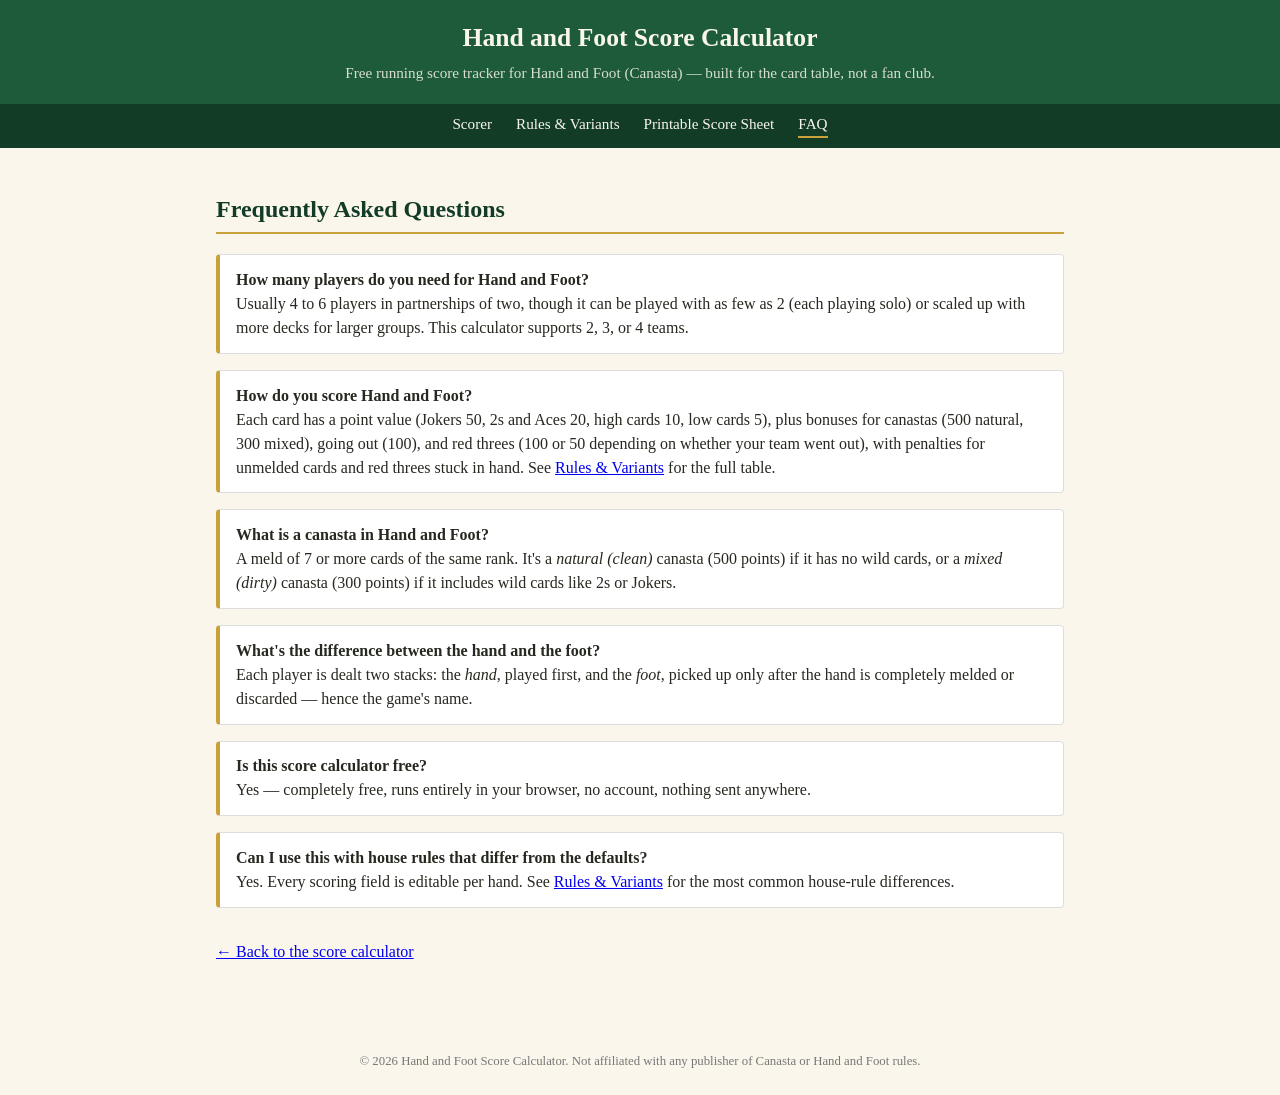
==== faq.html @ ebd2d77a "Add FAQ page (FAQPage JSON-LD) targeting long-tail queries; link from nav; add to sitemap" ====
<!doctype html>
<html lang="en">
<head>
<meta charset="utf-8">
<meta name="viewport" content="width=device-width, initial-scale=1">
<title>Hand and Foot FAQ — Players, Scoring, and Common Questions</title>
<meta name="description" content="Answers to common Hand and Foot (Canasta) questions: how many players, how scoring works, what a canasta is, and how to use the free score calculator.">
<meta property="og:type" content="website">
<meta property="og:url" content="https://tonatihuai2026.github.io/hand-and-foot-canasta-scorer/faq.html">
<meta property="og:title" content="Hand and Foot FAQ — Players, Scoring, and Common Questions">
<meta property="og:description" content="Answers to common Hand and Foot (Canasta) questions: how many players, how scoring works, what a canasta is, and how to use the free score calculator.">
<meta name="twitter:card" content="summary">
<meta name="google-adsense-account" content="ca-pub-8781477226668093">
<script async src="https://pagead2.googlesyndication.com/pagead/js/adsbygoogle.js?client=ca-pub-8781477226668093" crossorigin="anonymous"></script>
<script type="application/ld+json">
{
  "@context": "https://schema.org",
  "@type": "FAQPage",
  "mainEntity": [
    {
      "@type": "Question",
      "name": "How many players do you need for Hand and Foot?",
      "acceptedAnswer": {
        "@type": "Answer",
        "text": "Hand and Foot is usually played with 4 to 6 players in partnerships of two, though it can be played with as few as 2 players (each playing alone) or scaled up with more decks for larger groups. This calculator supports 2, 3, or 4 teams."
      }
    },
    {
      "@type": "Question",
      "name": "How do you score Hand and Foot?",
      "acceptedAnswer": {
        "@type": "Answer",
        "text": "Each card has a point value (Jokers 50, 2s and Aces 20, high cards 10, low cards 5), plus bonuses for canastas (500 natural, 300 mixed), going out (100), and red threes (100 or 50 depending on whether your team went out), with penalties for unmelded cards and red threes stuck in hand. See the Rules & Variants page for the full table."
      }
    },
    {
      "@type": "Question",
      "name": "What is a canasta in Hand and Foot?",
      "acceptedAnswer": {
        "@type": "Answer",
        "text": "A canasta is a meld of 7 or more cards of the same rank. It's called natural (or clean) if it has no wild cards, worth 500 points, or mixed (dirty) if it includes wild cards like 2s or Jokers, worth 300 points."
      }
    },
    {
      "@type": "Question",
      "name": "What's the difference between the hand and the foot?",
      "acceptedAnswer": {
        "@type": "Answer",
        "text": "Each player is dealt two stacks of cards: the hand, played first, and the foot, which is picked up only after the hand is completely melded or discarded. This is what gives the game its name."
      }
    },
    {
      "@type": "Question",
      "name": "Is this score calculator free?",
      "acceptedAnswer": {
        "@type": "Answer",
        "text": "Yes, the Hand and Foot Score Calculator is completely free to use, runs entirely in your browser, and doesn't require an account or any data to be sent anywhere."
      }
    },
    {
      "@type": "Question",
      "name": "Can I use this calculator with house rules that differ from the defaults?",
      "acceptedAnswer": {
        "@type": "Answer",
        "text": "Yes. Every scoring field is editable per hand, so you can adjust point values to match whatever house rules your table uses. See the Rules & Variants page for the most common variations."
      }
    }
  ]
}
</script>
<link rel="stylesheet" href="styles.css">
</head>
<body>
<header>
  <h1>Hand and Foot Score Calculator</h1>
  <p>Free running score tracker for Hand and Foot (Canasta) — built for the card table, not a fan club.</p>
</header>
<nav>
  <a href="index.html">Scorer</a>
  <a href="rules.html">Rules &amp; Variants</a>
  <a href="score-sheet.html">Printable Score Sheet</a>
  <a href="faq.html" class="active">FAQ</a>
</nav>
<main>
  <h2>Frequently Asked Questions</h2>

  <div class="variant-card">
    <strong>How many players do you need for Hand and Foot?</strong><br>
    Usually 4 to 6 players in partnerships of two, though it can be played with as few as
    2 (each playing solo) or scaled up with more decks for larger groups. This calculator
    supports 2, 3, or 4 teams.
  </div>

  <div class="variant-card">
    <strong>How do you score Hand and Foot?</strong><br>
    Each card has a point value (Jokers 50, 2s and Aces 20, high cards 10, low cards 5),
    plus bonuses for canastas (500 natural, 300 mixed), going out (100), and red threes
    (100 or 50 depending on whether your team went out), with penalties for unmelded
    cards and red threes stuck in hand. See <a href="rules.html">Rules &amp; Variants</a>
    for the full table.
  </div>

  <div class="variant-card">
    <strong>What is a canasta in Hand and Foot?</strong><br>
    A meld of 7 or more cards of the same rank. It's a <em>natural (clean)</em> canasta
    (500 points) if it has no wild cards, or a <em>mixed (dirty)</em> canasta (300 points)
    if it includes wild cards like 2s or Jokers.
  </div>

  <div class="variant-card">
    <strong>What's the difference between the hand and the foot?</strong><br>
    Each player is dealt two stacks: the <em>hand</em>, played first, and the
    <em>foot</em>, picked up only after the hand is completely melded or discarded —
    hence the game's name.
  </div>

  <div class="variant-card">
    <strong>Is this score calculator free?</strong><br>
    Yes — completely free, runs entirely in your browser, no account, nothing sent
    anywhere.
  </div>

  <div class="variant-card">
    <strong>Can I use this with house rules that differ from the defaults?</strong><br>
    Yes. Every scoring field is editable per hand. See
    <a href="rules.html">Rules &amp; Variants</a> for the most common house-rule
    differences.
  </div>

  <p style="margin-top:2rem;"><a href="index.html">&larr; Back to the score calculator</a></p>
</main>
<footer>
  &copy; 2026 Hand and Foot Score Calculator. Not affiliated with any publisher of Canasta or Hand and Foot rules.
</footer>
</body>
</html>
---- styles.css ----
:root {
  --green: #1d5b3a;
  --green-dark: #123c26;
  --cream: #faf6ec;
  --gold: #c9a13b;
  --red: #a4302a;
  --ink: #25291f;
}

* { box-sizing: border-box; }

body {
  margin: 0;
  font-family: Georgia, "Times New Roman", serif;
  background: var(--cream);
  color: var(--ink);
  line-height: 1.5;
}

header {
  background: var(--green);
  color: var(--cream);
  padding: 1.2rem 1rem;
  text-align: center;
}

header h1 {
  margin: 0 0 .25rem;
  font-size: 1.6rem;
}

header p {
  margin: 0;
  font-size: .95rem;
  opacity: .85;
}

nav {
  display: flex;
  justify-content: center;
  gap: 1.5rem;
  background: var(--green-dark);
  padding: .6rem 1rem;
}

nav a {
  color: var(--cream);
  text-decoration: none;
  font-size: .95rem;
  border-bottom: 2px solid transparent;
}

nav a:hover, nav a.active {
  border-bottom-color: var(--gold);
}

main {
  max-width: 880px;
  margin: 0 auto;
  padding: 1.5rem 1rem 3rem;
}

h2 {
  color: var(--green-dark);
  border-bottom: 2px solid var(--gold);
  padding-bottom: .3rem;
}

.teams {
  display: grid;
  grid-template-columns: 1fr 1fr;
  gap: 1rem;
  margin-bottom: 1.5rem;
}

@media (max-width: 600px) {
  .teams { grid-template-columns: 1fr; }
}

.team {
  background: #fff;
  border: 1px solid #ddd;
  border-radius: 8px;
  padding: 1rem;
}

.team h3 {
  margin-top: 0;
  color: var(--green);
}

.team input[type="text"] {
  font-size: 1.1rem;
  font-weight: bold;
  border: none;
  border-bottom: 1px solid #ccc;
  background: transparent;
  width: 100%;
  margin-bottom: .75rem;
  font-family: inherit;
  color: var(--ink);
}

.field-row {
  display: flex;
  justify-content: space-between;
  align-items: center;
  margin-bottom: .5rem;
  font-size: .92rem;
}

.field-row label { flex: 1; }

.field-row input[type="number"] {
  width: 4.5rem;
  padding: .25rem;
  border: 1px solid #ccc;
  border-radius: 4px;
  font-family: inherit;
}

.field-row .hint {
  font-size: .75rem;
  color: #777;
  display: block;
}

.checkbox-row {
  display: flex;
  align-items: center;
  gap: .5rem;
  margin: .5rem 0;
  font-size: .92rem;
}

.score-total {
  margin-top: 1rem;
  padding-top: .75rem;
  border-top: 2px solid var(--gold);
  font-size: 1.3rem;
  font-weight: bold;
  text-align: right;
  color: var(--green-dark);
}

.round-controls {
  display: flex;
  justify-content: center;
  gap: 1rem;
  margin: 1.5rem 0;
}

button {
  font-family: inherit;
  font-size: 1rem;
  padding: .6rem 1.2rem;
  border-radius: 6px;
  border: 1px solid var(--green);
  background: var(--green);
  color: var(--cream);
  cursor: pointer;
}

button.secondary {
  background: transparent;
  color: var(--green);
}

button:hover { opacity: .9; }

table.history {
  width: 100%;
  border-collapse: collapse;
  margin-top: 1rem;
  background: #fff;
}

table.history th, table.history td {
  border: 1px solid #ddd;
  padding: .5rem;
  text-align: center;
}

table.history th {
  background: var(--green);
  color: var(--cream);
}

.grand-totals {
  display: flex;
  justify-content: space-around;
  margin-top: 1rem;
  font-size: 1.4rem;
  font-weight: bold;
}

.variant-card {
  background: #fff;
  border: 1px solid #ddd;
  border-left: 4px solid var(--gold);
  border-radius: 4px;
  padding: .8rem 1rem;
  margin-bottom: 1rem;
}

footer {
  text-align: center;
  font-size: .8rem;
  color: #777;
  padding: 1.5rem 1rem;
}

@media print {
  header, nav, .round-controls, footer, .no-print { display: none !important; }
  body { background: #fff; }
}
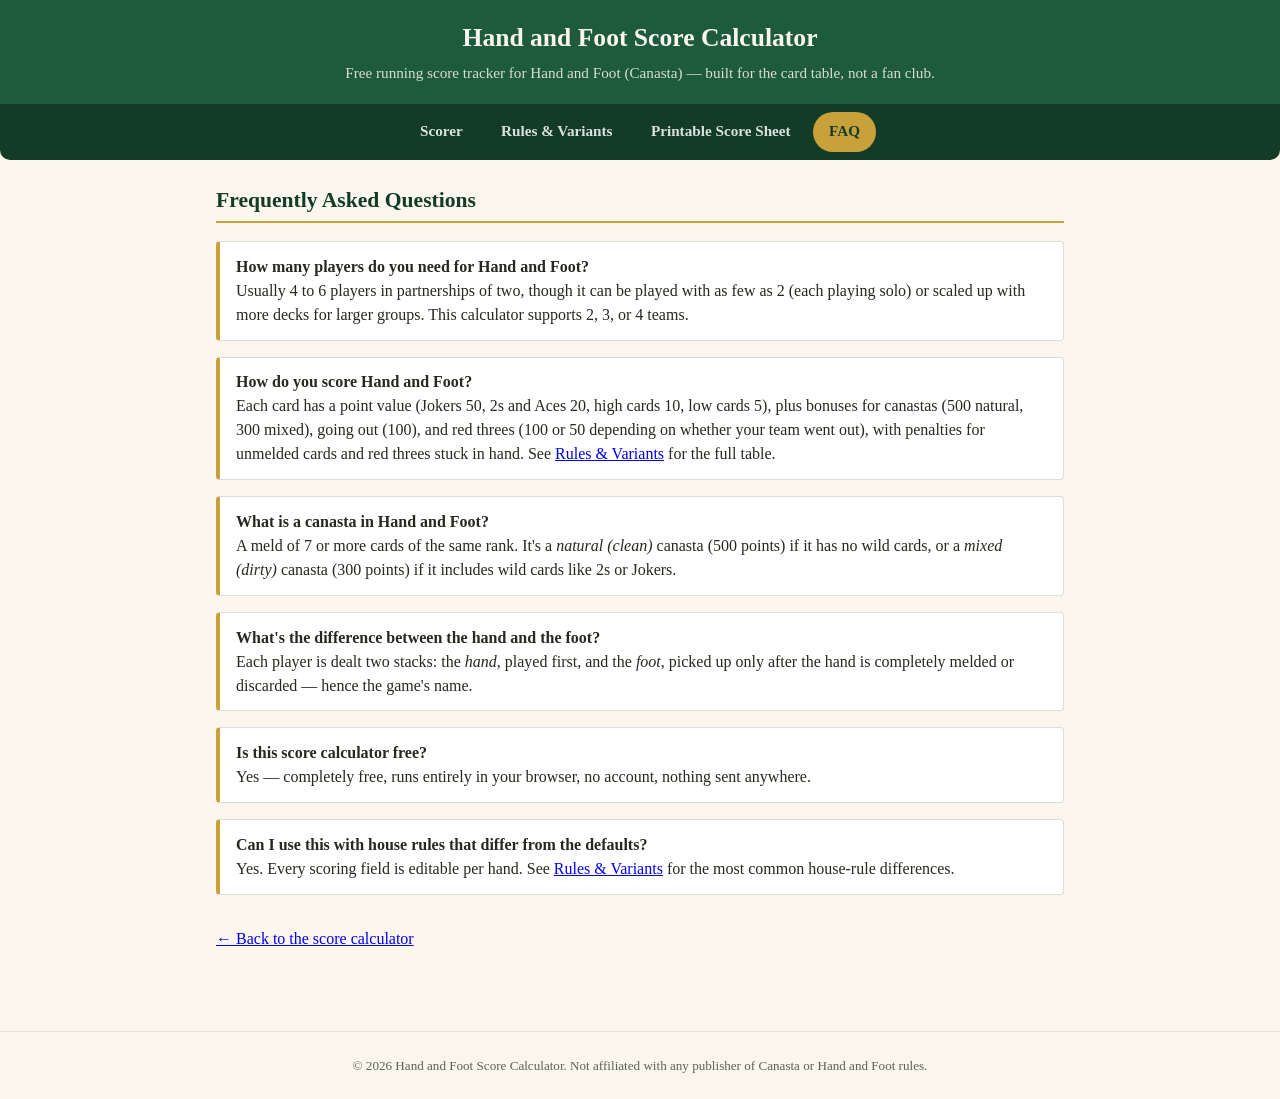
==== commit 884a80b2: "Add Cloudflare Web Analytics beacon (investor-provided token) to all pages for privacy-friendly enga" ====
--- a/faq.html
+++ b/faq.html
@@ -69,6 +69,7 @@
 }
 </script>
 <link rel="stylesheet" href="styles.css">
+<!-- Cloudflare Web Analytics --><script defer src="https://static.cloudflareinsights.com/beacon.min.js" data-cf-beacon='{"token": "37e136ad11054bb6b59179378878a5d6"}'></script><!-- End Cloudflare Web Analytics -->
 </head>
 <body>
 <header>
--- a/styles.css
+++ b/styles.css
@@ -5,6 +5,22 @@
   --gold: #c9a13b;
   --red: #a4302a;
   --ink: #25291f;
+
+  /* --- design-system adapter (added by the design-system refresh) --- */
+  --ds-primary: var(--green);
+  --ds-primary-dark: var(--green-dark);
+  --ds-surface: #ffffff;
+  --ds-bg: var(--cream);
+  --ds-ink: var(--ink);
+  --ds-accent: var(--gold);
+  --ds-radius: 10px;
+  --ds-shadow: 0 1px 3px rgba(0,0,0,.08), 0 1px 2px rgba(0,0,0,.06);
+  --ds-shadow-hover: 0 4px 10px rgba(0,0,0,.10), 0 2px 4px rgba(0,0,0,.08);
+
+  /* accessible muted text (>=4.5:1 on cream/white, replaces #777) */
+  --ds-muted: #5f6157;
+  /* minimum comfortable touch target */
+  --ds-tap: 44px;
 }
 
 * { box-sizing: border-box; }
@@ -38,20 +54,39 @@
 nav {
   display: flex;
   justify-content: center;
-  gap: 1.5rem;
-  background: var(--green-dark);
-  padding: .6rem 1rem;
+  flex-wrap: wrap;
+  gap: .4rem;
+  background: var(--ds-primary-dark, var(--green-dark));
+  padding: .5rem .75rem;
+  border-radius: 0 0 var(--ds-radius, 10px) var(--ds-radius, 10px);
 }
 
 nav a {
-  color: var(--cream);
+  color: var(--ds-surface, var(--cream));
   text-decoration: none;
   font-size: .95rem;
-  border-bottom: 2px solid transparent;
-}
-
-nav a:hover, nav a.active {
-  border-bottom-color: var(--gold);
+  font-weight: 600;
+  padding: .55rem 1rem;
+  border-radius: 999px;
+  display: inline-block;
+  opacity: .85;
+  transition: background .15s ease, opacity .15s ease, transform .08s ease;
+}
+
+nav a:hover {
+  opacity: 1;
+  background: color-mix(in srgb, var(--ds-surface, #fff) 12%, transparent);
+}
+
+nav a.active {
+  opacity: 1;
+  background: var(--ds-accent);
+  color: var(--ds-primary-dark, var(--green-dark));
+}
+
+nav a:focus-visible {
+  outline: 2px solid var(--ds-accent);
+  outline-offset: 2px;
 }
 
 main {
@@ -64,7 +99,13 @@
   color: var(--green-dark);
   border-bottom: 2px solid var(--gold);
   padding-bottom: .3rem;
-}
+  font-size: 1.35rem;
+  margin-top: 2rem;
+}
+
+h2:first-of-type { margin-top: 0; }
+
+h3 { font-size: 1.15rem; }
 
 .teams {
   display: grid;
@@ -78,95 +119,216 @@
 }
 
 .team {
-  background: #fff;
-  border: 1px solid #ddd;
-  border-radius: 8px;
-  padding: 1rem;
+  background: var(--ds-surface, #fff);
+  border: 1px solid transparent;
+  border-radius: var(--ds-radius, 10px);
+  box-shadow: var(--ds-shadow, 0 1px 3px rgba(0,0,0,.08));
+  padding: 1.1rem;
+  transition: box-shadow .15s ease, transform .08s ease;
+}
+
+@media (hover: hover) {
+  .team:hover {
+    box-shadow: var(--ds-shadow-hover, 0 4px 10px rgba(0,0,0,.10));
+    transform: translateY(-2px);
+  }
 }
 
 .team h3 {
   margin-top: 0;
-  color: var(--green);
+  color: var(--ds-primary, var(--green));
 }
 
 .team input[type="text"] {
-  font-size: 1.1rem;
+  font-size: 1.2rem;
   font-weight: bold;
+  min-height: var(--ds-tap);
   border: none;
-  border-bottom: 1px solid #ccc;
+  border-bottom: 2px solid color-mix(in srgb, var(--ds-ink) 22%, transparent);
   background: transparent;
   width: 100%;
-  margin-bottom: .75rem;
+  margin-bottom: 1rem;
   font-family: inherit;
-  color: var(--ink);
+  color: var(--green-dark);
+  padding: .3rem 0;
+  transition: border-color .15s ease;
+}
+
+.team input[type="text"]:focus {
+  outline: none;
+  border-bottom-color: var(--ds-primary);
 }
 
 .field-row {
   display: flex;
   justify-content: space-between;
   align-items: center;
-  margin-bottom: .5rem;
+  gap: .75rem;
+  margin-bottom: .55rem;
+  padding-bottom: .55rem;
+  border-bottom: 1px solid color-mix(in srgb, var(--ds-ink) 7%, transparent);
   font-size: .92rem;
 }
 
-.field-row label { flex: 1; }
+.field-row:last-of-type { border-bottom: none; }
+
+.field-row label { flex: 1; min-width: 0; }
 
 .field-row input[type="number"] {
   width: 4.5rem;
-  padding: .25rem;
-  border: 1px solid #ccc;
-  border-radius: 4px;
+  min-height: var(--ds-tap);
+  text-align: right;
+  padding: .5rem .6rem;
+  font-size: 1.05rem;
+  border: 1.5px solid color-mix(in srgb, var(--ds-ink) 22%, transparent);
+  border-radius: calc(var(--ds-radius, 10px) * .5);
+  background: var(--ds-surface, #fff);
+  color: var(--ds-ink);
   font-family: inherit;
+  transition: border-color .15s ease, box-shadow .15s ease;
+}
+
+.field-row input[type="number"]:hover {
+  border-color: color-mix(in srgb, var(--ds-ink) 32%, transparent);
+}
+
+.field-row input[type="number"]:focus {
+  outline: none;
+  border-color: var(--ds-primary);
+  box-shadow: 0 0 0 3px color-mix(in srgb, var(--ds-primary) 18%, transparent);
 }
 
 .field-row .hint {
-  font-size: .75rem;
-  color: #777;
+  font-size: .78rem;
+  color: var(--ds-muted);
   display: block;
+  margin-top: .1rem;
 }
 
 .checkbox-row {
   display: flex;
-  align-items: center;
-  gap: .5rem;
-  margin: .5rem 0;
+  align-items: flex-start;
+  gap: .6rem;
+  margin: .85rem 0 .25rem;
+  padding: .55rem .65rem;
   font-size: .92rem;
+  color: var(--ds-ink);
+  background: color-mix(in srgb, var(--ds-accent) 10%, transparent);
+  border-radius: calc(var(--ds-radius, 10px) * .5);
+}
+
+.checkbox-row input[type="checkbox"] {
+  width: 1.35rem;
+  height: 1.35rem;
+  flex: 0 0 auto;
+  margin: 0;
+  accent-color: var(--ds-primary);
+  cursor: pointer;
+}
+
+.checkbox-row label {
+  cursor: pointer;
+  line-height: 1.35;
+  padding-top: .05rem;
 }
 
 .score-total {
-  margin-top: 1rem;
-  padding-top: .75rem;
+  margin-top: 1.1rem;
+  padding-top: .85rem;
   border-top: 2px solid var(--gold);
   font-size: 1.3rem;
   font-weight: bold;
   text-align: right;
   color: var(--green-dark);
+  line-height: 1.3;
 }
 
 .round-controls {
   display: flex;
   justify-content: center;
+  align-items: center;
+  flex-wrap: wrap;
   gap: 1rem;
   margin: 1.5rem 0;
+}
+
+select#teamCount {
+  font-family: inherit;
+  font-size: 1rem;
+  min-height: var(--ds-tap);
+  padding: .4rem 2.2rem .4rem .75rem;
+  border: 1.5px solid color-mix(in srgb, var(--ds-ink) 22%, transparent);
+  border-radius: calc(var(--ds-radius, 10px) * .5);
+  background: var(--ds-surface, #fff)
+    url("data:image/svg+xml;utf8,<svg xmlns='http://www.w3.org/2000/svg' width='12' height='8' viewBox='0 0 12 8'><path fill='%231d5b3a' d='M1 1l5 5 5-5'/></svg>")
+    no-repeat right .8rem center;
+  color: var(--ds-ink);
+  appearance: none;
+  -webkit-appearance: none;
+  cursor: pointer;
+}
+
+select#teamCount:focus-visible {
+  outline: 2px solid var(--ds-accent);
+  outline-offset: 2px;
+}
+
+@media (max-width: 600px) {
+  .round-controls button { flex: 1 1 100%; }
 }
 
 button {
   font-family: inherit;
   font-size: 1rem;
-  padding: .6rem 1.2rem;
-  border-radius: 6px;
-  border: 1px solid var(--green);
-  background: var(--green);
-  color: var(--cream);
+  font-weight: 600;
+  min-height: var(--ds-tap);
+  padding: .65rem 1.3rem;
+  border-radius: var(--ds-radius, 10px);
+  border: 1px solid transparent;
+  background: var(--ds-primary, var(--green));
+  color: var(--ds-surface, var(--cream));
   cursor: pointer;
-}
+  box-shadow: var(--ds-shadow, 0 1px 3px rgba(0,0,0,.08));
+  transition: transform .08s ease, box-shadow .15s ease, opacity .15s ease;
+}
+
+@media (hover: hover) {
+  button:hover {
+    box-shadow: var(--ds-shadow-hover, 0 4px 10px rgba(0,0,0,.1));
+    transform: translateY(-1px);
+  }
+}
+
+button:active { transform: translateY(0); opacity: .92; }
 
 button.secondary {
   background: transparent;
-  color: var(--green);
-}
-
-button:hover { opacity: .9; }
+  color: var(--ds-primary, var(--green));
+  border-color: var(--ds-primary, var(--green));
+  box-shadow: none;
+}
+
+button.secondary:hover {
+  background: color-mix(in srgb, var(--ds-primary) 8%, transparent);
+  box-shadow: none;
+}
+
+button.danger {
+  background: transparent;
+  color: var(--red);
+  border-color: color-mix(in srgb, var(--red) 55%, transparent);
+  box-shadow: none;
+}
+
+button.danger:hover {
+  background: color-mix(in srgb, var(--red) 8%, transparent);
+  box-shadow: none;
+}
+
+button:focus-visible {
+  outline: 2px solid var(--ds-accent);
+  outline-offset: 2px;
+}
 
 table.history {
   width: 100%;
@@ -188,10 +350,23 @@
 
 .grand-totals {
   display: flex;
+  flex-wrap: wrap;
   justify-content: space-around;
+  gap: .5rem;
   margin-top: 1rem;
-  font-size: 1.4rem;
+  font-size: 1.35rem;
   font-weight: bold;
+  color: var(--green-dark);
+}
+
+.grand-totals div {
+  background: var(--ds-surface, #fff);
+  border: 1px solid color-mix(in srgb, var(--ds-ink) 10%, transparent);
+  border-top: 3px solid var(--gold);
+  border-radius: var(--ds-radius, 10px);
+  padding: .75rem 1.1rem;
+  text-align: center;
+  flex: 1 1 auto;
 }
 
 .variant-card {
@@ -205,10 +380,32 @@
 
 footer {
   text-align: center;
-  font-size: .8rem;
-  color: #777;
+  font-size: .82rem;
+  color: var(--ds-muted);
   padding: 1.5rem 1rem;
-}
+  border-top: 1px solid color-mix(in srgb, var(--ds-ink) 10%, transparent);
+  margin-top: 1rem;
+}
+
+/* shared empty-state / helper note */
+.empty-state {
+  text-align: center;
+  color: var(--ds-muted);
+  background: color-mix(in srgb, var(--ds-accent) 8%, var(--ds-surface));
+  border: 1px dashed color-mix(in srgb, var(--ds-ink) 20%, transparent);
+  border-radius: var(--ds-radius, 10px);
+  padding: 1.25rem 1rem;
+  margin: 1rem 0;
+  font-size: .95rem;
+}
+
+.note {
+  color: var(--ds-muted);
+  font-size: .85rem;
+}
+
+/* CSS-only empty state: hide the placeholder once scorer.js fills #grandTotals */
+#grandTotals:not(:empty) + #historyEmpty { display: none; }
 
 @media print {
   header, nav, .round-controls, footer, .no-print { display: none !important; }
